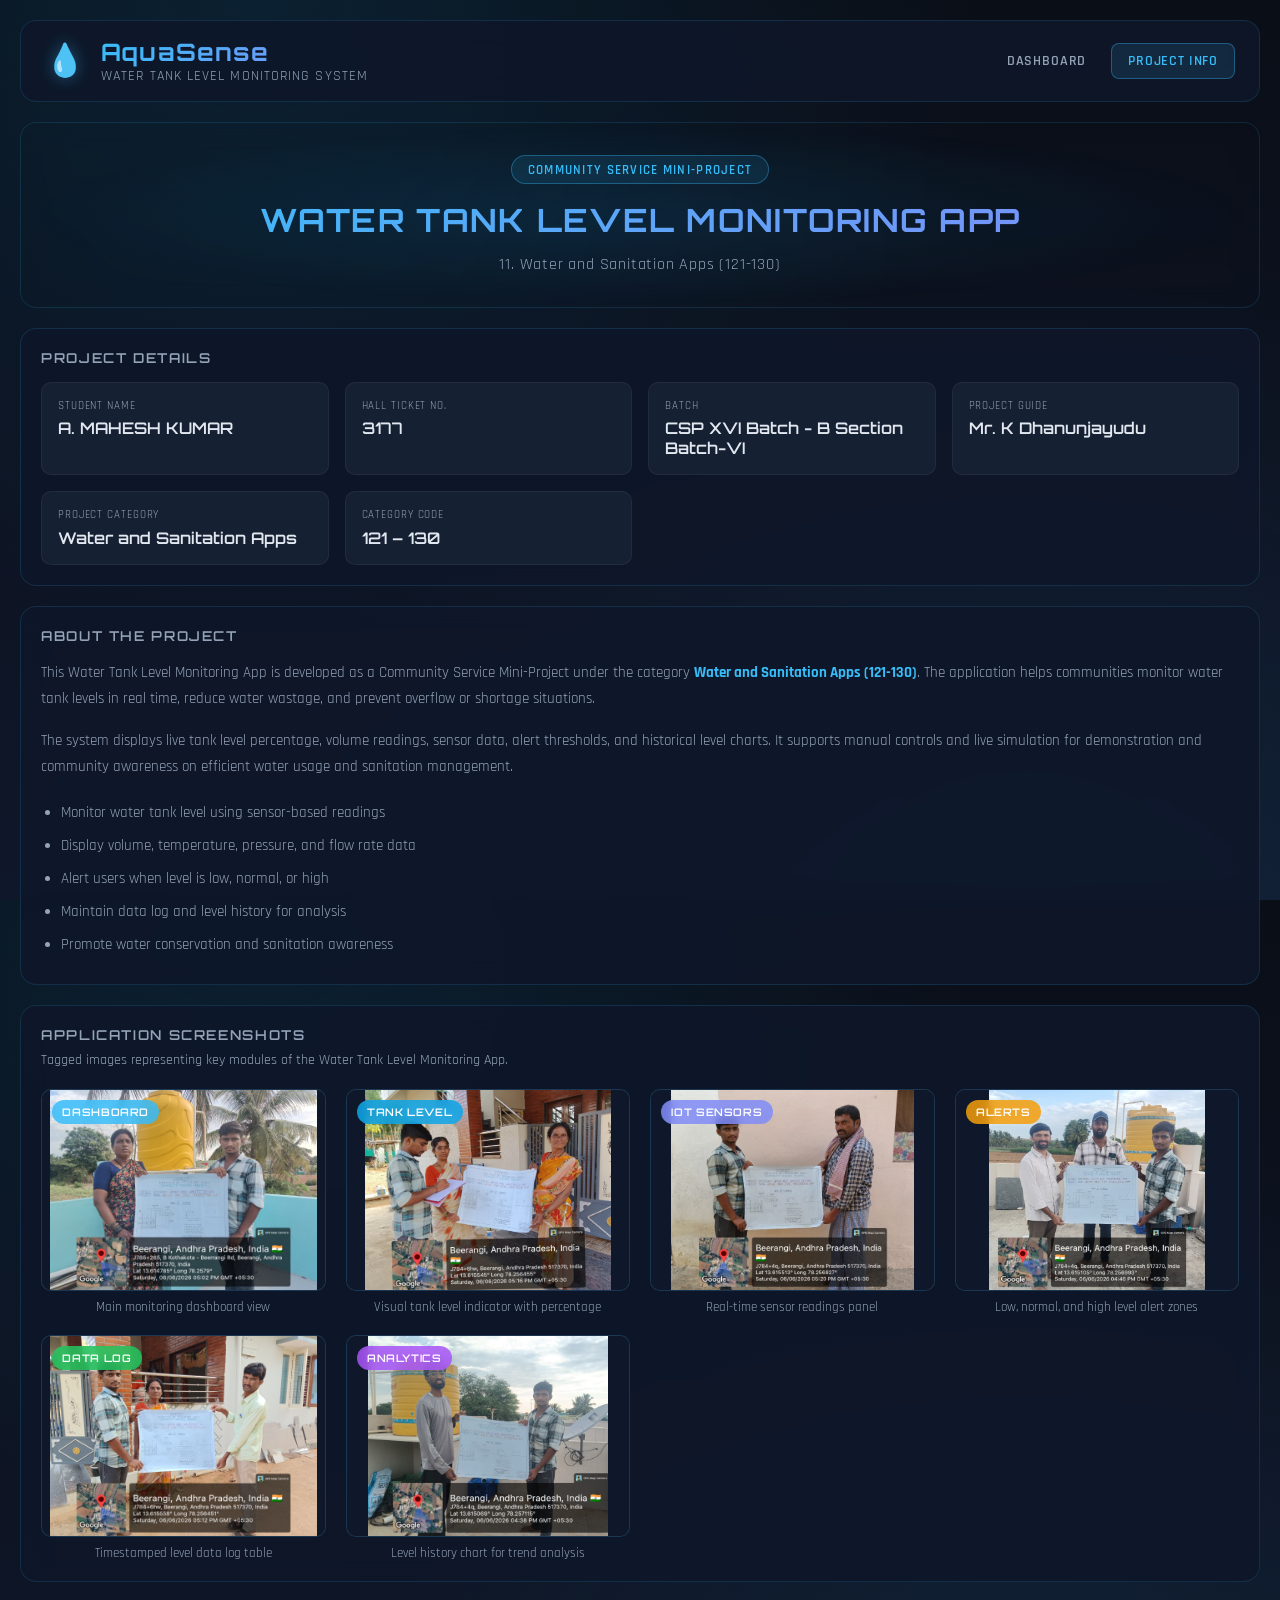
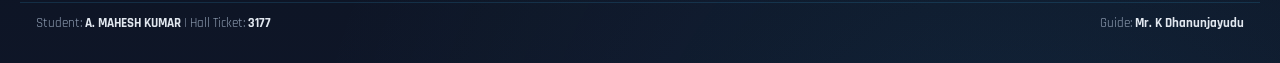
==== project-info.html @ 0c43d7fe "Add files via upload" ====
<!DOCTYPE html>
<html lang="en">
<head>
  <meta charset="UTF-8">
  <meta name="viewport" content="width=device-width, initial-scale=1.0">
  <title>Project Info — AquaSense Water Tank Monitor</title>
  <link rel="stylesheet" href="style.css">
  <link rel="preconnect" href="https://fonts.googleapis.com">
  <link rel="preconnect" href="https://fonts.gstatic.com" crossorigin>
  <link href="https://fonts.googleapis.com/css2?family=Orbitron:wght@400;600;700&family=Rajdhani:wght@400;500;600;700&display=swap" rel="stylesheet">
</head>
<body>
  <div class="app">
    <header class="header">
      <div class="logo">
        <span class="logo-icon">💧</span>
        <div>
          <h1>AquaSense</h1>
          <p>Water Tank Level Monitoring System</p>
        </div>
      </div>
      <nav class="nav">
        <a href="index.html" class="nav-link">Dashboard</a>
        <a href="project-info.html" class="nav-link active">Project Info</a>
      </nav>
    </header>

    <main class="info-main">
      <section class="panel info-hero">
        <span class="project-type">Community Service Mini-Project</span>
        <h1 class="project-title">WATER TANK LEVEL MONITORING APP</h1>
        <p class="project-category">11. Water and Sanitation Apps (121-130)</p>
      </section>

      <section class="panel info-details">
        <h2>Project Details</h2>
        <div class="details-grid">
          <div class="detail-item">
            <span class="detail-label">Student Name</span>
            <span class="detail-value">A. MAHESH KUMAR</span>
          </div>
          <div class="detail-item">
            <span class="detail-label">Hall Ticket No.</span>
            <span class="detail-value">3177</span>
          </div>
          <div class="detail-item">
            <span class="detail-label">Batch</span>
            <span class="detail-value">CSP XVI Batch - B Section Batch-VI</span>
          </div>
          <div class="detail-item">
            <span class="detail-label">Project Guide</span>
            <span class="detail-value">Mr. K Dhanunjayudu</span>
          </div>
          <div class="detail-item">
            <span class="detail-label">Project Category</span>
            <span class="detail-value">Water and Sanitation Apps</span>
          </div>
          <div class="detail-item">
            <span class="detail-label">Category Code</span>
            <span class="detail-value">121 – 130</span>
          </div>
        </div>
      </section>

      <section class="panel info-about">
        <h2>About the Project</h2>
        <p>
          This Water Tank Level Monitoring App is developed as a Community Service Mini-Project
          under the category <strong>Water and Sanitation Apps (121-130)</strong>. The application
          helps communities monitor water tank levels in real time, reduce water wastage, and
          prevent overflow or shortage situations.
        </p>
        <p>
          The system displays live tank level percentage, volume readings, sensor data, alert
          thresholds, and historical level charts. It supports manual controls and live simulation
          for demonstration and community awareness on efficient water usage and sanitation management.
        </p>
        <ul class="objectives-list">
          <li>Monitor water tank level using sensor-based readings</li>
          <li>Display volume, temperature, pressure, and flow rate data</li>
          <li>Alert users when level is low, normal, or high</li>
          <li>Maintain data log and level history for analysis</li>
          <li>Promote water conservation and sanitation awareness</li>
        </ul>
      </section>

      <section class="panel info-gallery">
        <h2>Application Screenshots</h2>
        <p class="gallery-desc">Tagged images representing key modules of the Water Tank Level Monitoring App.</p>
        <div class="gallery-grid">
          <figure class="gallery-item">
            <div class="gallery-img-wrap">
              <img src="AMK1.jpeg" alt="Monitoring Dashboard">
              <span class="img-tag tag-dashboard">Dashboard</span>
            </div>
            <figcaption>Main monitoring dashboard view</figcaption>
          </figure>
          <figure class="gallery-item">
            <div class="gallery-img-wrap">
              <img src="AMK2.jpeg" alt="Tank Level Indicator">
              <span class="img-tag tag-tank">Tank Level</span>
            </div>
            <figcaption>Visual tank level indicator with percentage</figcaption>
          </figure>
          <figure class="gallery-item">
            <div class="gallery-img-wrap">
              <img src="AMK3.jpeg" alt="Sensor Readings">
              <span class="img-tag tag-sensor">IoT Sensors</span>
            </div>
            <figcaption>Real-time sensor readings panel</figcaption>
          </figure>
          <figure class="gallery-item">
            <div class="gallery-img-wrap">
              <img src="AMK4.jpeg" alt="Alert System">
              <span class="img-tag tag-alert">Alerts</span>
            </div>
            <figcaption>Low, normal, and high level alert zones</figcaption>
          </figure>
          <figure class="gallery-item">
            <div class="gallery-img-wrap">
              <img src="AMK5.jpeg" alt="Data Log">
              <span class="img-tag tag-log">Data Log</span>
            </div>
            <figcaption>Timestamped level data log table</figcaption>
          </figure>
          <figure class="gallery-item">
            <div class="gallery-img-wrap">
              <img src="AMK6.jpeg" alt="Level History Chart">
              <span class="img-tag tag-chart">Analytics</span>
            </div>
            <figcaption>Level history chart for trend analysis</figcaption>
          </figure>
        </div>
      </section>
    </main>

    <footer class="footer">
      <span>Student: <strong>A. MAHESH KUMAR</strong> | Hall Ticket: <strong>3177</strong></span>
      <span>Guide: <strong>Mr. K Dhanunjayudu</strong></span>
    </footer>
  </div>
</body>
</html>
---- style.css ----
*,
*::before,
*::after {
  box-sizing: border-box;
  margin: 0;
  padding: 0;
}

:root {
  --bg-deep: #0a0e17;
  --bg-panel: rgba(15, 23, 42, 0.85);
  --bg-card: rgba(30, 41, 59, 0.6);
  --border: rgba(56, 189, 248, 0.15);
  --accent: #38bdf8;
  --accent-glow: rgba(56, 189, 248, 0.4);
  --water: #0ea5e9;
  --water-deep: #0369a1;
  --success: #22c55e;
  --warning: #f59e0b;
  --danger: #ef4444;
  --text: #e2e8f0;
  --text-muted: #94a3b8;
  --font-display: 'Orbitron', sans-serif;
  --font-body: 'Rajdhani', sans-serif;
}

html, body {
  height: 100%;
}

body {
  font-family: var(--font-body);
  background: var(--bg-deep);
  color: var(--text);
  overflow-x: hidden;
  background-image:
    radial-gradient(ellipse at 20% 0%, rgba(14, 165, 233, 0.12) 0%, transparent 50%),
    radial-gradient(ellipse at 80% 100%, rgba(56, 189, 248, 0.08) 0%, transparent 50%),
    linear-gradient(180deg, #0a0e17 0%, #0f172a 100%);
}

.app {
  min-height: 100vh;
  display: flex;
  flex-direction: column;
  padding: 1.25rem;
  gap: 1.25rem;
  max-width: 1400px;
  margin: 0 auto;
}

/* Header */
.header {
  display: flex;
  justify-content: space-between;
  align-items: center;
  padding: 1rem 1.5rem;
  background: var(--bg-panel);
  border: 1px solid var(--border);
  border-radius: 16px;
  backdrop-filter: blur(12px);
}

.logo {
  display: flex;
  align-items: center;
  gap: 1rem;
}

.logo-icon {
  font-size: 2rem;
  filter: drop-shadow(0 0 8px var(--accent-glow));
}

.logo h1 {
  font-family: var(--font-display);
  font-size: 1.5rem;
  font-weight: 700;
  letter-spacing: 0.05em;
  background: linear-gradient(135deg, var(--accent), #818cf8);
  -webkit-background-clip: text;
  -webkit-text-fill-color: transparent;
  background-clip: text;
}

.logo p {
  font-size: 0.85rem;
  color: var(--text-muted);
  letter-spacing: 0.08em;
  text-transform: uppercase;
}

.nav {
  display: flex;
  gap: 0.5rem;
}

.nav-link {
  font-family: var(--font-body);
  font-size: 0.85rem;
  font-weight: 600;
  letter-spacing: 0.06em;
  text-transform: uppercase;
  text-decoration: none;
  color: var(--text-muted);
  padding: 0.5rem 1rem;
  border-radius: 8px;
  border: 1px solid transparent;
  transition: all 0.3s ease;
}

.nav-link:hover {
  color: var(--accent);
  border-color: var(--border);
  background: rgba(56, 189, 248, 0.08);
}

.nav-link.active {
  color: var(--accent);
  border-color: rgba(56, 189, 248, 0.35);
  background: rgba(56, 189, 248, 0.12);
}

.header-status {
  display: flex;
  align-items: center;
  gap: 0.5rem;
  font-size: 0.9rem;
  color: var(--success);
  letter-spacing: 0.05em;
}

.status-dot {
  width: 10px;
  height: 10px;
  border-radius: 50%;
  background: var(--success);
  box-shadow: 0 0 12px var(--success);
}

/* Main layout */
.main {
  flex: 1;
  display: grid;
  grid-template-columns: 1fr 380px;
  gap: 1.25rem;
}

@media (max-width: 960px) {
  .main {
    grid-template-columns: 1fr;
  }
}

.panel {
  background: var(--bg-panel);
  border: 1px solid var(--border);
  border-radius: 16px;
  padding: 1.25rem;
  backdrop-filter: blur(12px);
}

.panel-header {
  display: flex;
  justify-content: space-between;
  align-items: center;
  margin-bottom: 1rem;
}

.panel h2 {
  font-family: var(--font-display);
  font-size: 0.85rem;
  font-weight: 600;
  letter-spacing: 0.12em;
  text-transform: uppercase;
  color: var(--text-muted);
}

.badge {
  font-size: 0.75rem;
  font-weight: 600;
  padding: 0.3rem 0.75rem;
  border-radius: 999px;
  letter-spacing: 0.05em;
  text-transform: uppercase;
  background: rgba(34, 197, 94, 0.15);
  color: var(--success);
  border: 1px solid rgba(34, 197, 94, 0.3);
  transition: all 0.4s ease;
}

.badge.warning {
  background: rgba(245, 158, 11, 0.15);
  color: var(--warning);
  border-color: rgba(245, 158, 11, 0.3);
}

.badge.danger {
  background: rgba(239, 68, 68, 0.15);
  color: var(--danger);
  border-color: rgba(239, 68, 68, 0.3);
}

/* Tank display */
.tank-panel {
  display: flex;
  flex-direction: column;
  gap: 1.25rem;
}

.tank-display {
  display: flex;
  align-items: center;
  justify-content: center;
  gap: 2rem;
  padding: 1.5rem 1rem;
  background: radial-gradient(ellipse at center, rgba(14, 165, 233, 0.06) 0%, transparent 70%);
  border: 1px solid rgba(56, 189, 248, 0.1);
  border-radius: 12px;
  min-height: 340px;
}

.scale-column {
  display: flex;
  flex-direction: column;
  justify-content: space-between;
  height: 280px;
  font-size: 0.75rem;
  color: var(--text-muted);
  letter-spacing: 0.05em;
  font-weight: 600;
}

.tank-container {
  display: flex;
  flex-direction: column;
  align-items: center;
  gap: 0.75rem;
}

.tank-body {
  position: relative;
  width: 120px;
  height: 280px;
  border: 3px solid rgba(56, 189, 248, 0.35);
  border-radius: 8px 8px 12px 12px;
  background: rgba(15, 23, 42, 0.8);
  overflow: hidden;
  box-shadow:
    inset 0 0 30px rgba(0, 0, 0, 0.4),
    0 0 20px rgba(56, 189, 248, 0.08);
}

.tank-mark {
  position: absolute;
  left: 0;
  right: 0;
  height: 1px;
  background: rgba(148, 163, 184, 0.25);
  z-index: 2;
}

.water-fill {
  position: absolute;
  bottom: 0;
  left: 0;
  right: 0;
  height: 65%;
  background: linear-gradient(180deg, var(--water) 0%, var(--water-deep) 100%);
  transition: height 0.6s ease, background 0.4s ease;
  z-index: 1;
}

.water-fill.low {
  background: linear-gradient(180deg, #f87171 0%, #dc2626 100%);
}

.water-fill.high {
  background: linear-gradient(180deg, #fbbf24 0%, #d97706 100%);
}

.water-surface {
  position: absolute;
  top: 0;
  left: 0;
  right: 0;
  height: 4px;
  background: rgba(255, 255, 255, 0.35);
  border-radius: 2px;
}

.sensor-tag {
  position: absolute;
  top: 8px;
  right: -130px;
  display: flex;
  align-items: center;
  gap: 0.4rem;
  font-size: 0.7rem;
  color: var(--text-muted);
  letter-spacing: 0.04em;
  white-space: nowrap;
}

.sensor-tag::before {
  content: '';
  position: absolute;
  right: 100%;
  top: 50%;
  width: 20px;
  height: 1px;
  background: var(--accent);
  margin-right: 4px;
}

.sensor-dot {
  width: 8px;
  height: 8px;
  border-radius: 50%;
  background: var(--accent);
  box-shadow: 0 0 8px var(--accent-glow);
}

.tank-capacity {
  font-size: 0.8rem;
  color: var(--text-muted);
  letter-spacing: 0.06em;
}

.level-summary {
  display: flex;
  flex-direction: column;
  align-items: center;
  gap: 0.5rem;
}

.level-ring {
  position: relative;
  width: 110px;
  height: 110px;
}

.level-ring svg {
  transform: rotate(-90deg);
  width: 100%;
  height: 100%;
}

.ring-bg {
  fill: none;
  stroke: rgba(255, 255, 255, 0.08);
  stroke-width: 6;
}

.ring-fill {
  fill: none;
  stroke: var(--accent);
  stroke-width: 6;
  stroke-linecap: round;
  stroke-dasharray: 326.73;
  stroke-dashoffset: 114.35;
  transition: stroke-dashoffset 0.6s ease, stroke 0.4s ease;
  filter: drop-shadow(0 0 6px var(--accent-glow));
}

.level-ring-text {
  position: absolute;
  inset: 0;
  display: flex;
  align-items: center;
  justify-content: center;
  font-family: var(--font-display);
  font-size: 1.6rem;
  font-weight: 700;
}

.level-ring-text small {
  font-size: 0.65rem;
  color: var(--text-muted);
  margin-top: 0.4rem;
}

.level-label {
  font-size: 0.75rem;
  color: var(--text-muted);
  text-transform: uppercase;
  letter-spacing: 0.1em;
}

.level-volume {
  font-family: var(--font-display);
  font-size: 1.1rem;
  color: var(--accent);
  font-weight: 600;
}

/* Chart */
.chart-section {
  border-top: 1px solid var(--border);
  padding-top: 1rem;
}

.chart-header {
  display: flex;
  justify-content: space-between;
  align-items: center;
  margin-bottom: 0.75rem;
}

.chart-header h3 {
  font-family: var(--font-display);
  font-size: 0.8rem;
  font-weight: 600;
  letter-spacing: 0.1em;
  text-transform: uppercase;
  color: var(--text-muted);
}

.chart-note {
  font-size: 0.75rem;
  color: var(--text-muted);
}

#levelChart {
  width: 100%;
  height: 140px;
  border-radius: 8px;
  background: var(--bg-card);
  border: 1px solid rgba(255, 255, 255, 0.05);
}

/* Sidebar */
.sidebar {
  display: flex;
  flex-direction: column;
  gap: 1.25rem;
}

.metrics-grid {
  display: grid;
  grid-template-columns: 1fr 1fr;
  gap: 0.75rem;
  margin-top: 1rem;
}

.metric-card {
  background: var(--bg-card);
  border: 1px solid rgba(255, 255, 255, 0.05);
  border-radius: 10px;
  padding: 0.85rem;
  display: flex;
  flex-direction: column;
  gap: 0.25rem;
  transition: border-color 0.3s ease;
}

.metric-card:hover {
  border-color: var(--border);
}

.metric-label {
  font-size: 0.7rem;
  color: var(--text-muted);
  text-transform: uppercase;
  letter-spacing: 0.08em;
}

.metric-value {
  font-family: var(--font-display);
  font-size: 1.1rem;
  font-weight: 600;
  color: var(--accent);
}

/* Controls */
.control-group {
  margin-top: 1rem;
}

.control-group label {
  display: block;
  font-size: 0.75rem;
  color: var(--text-muted);
  text-transform: uppercase;
  letter-spacing: 0.08em;
  margin-bottom: 0.5rem;
}

.slider-row {
  display: flex;
  align-items: center;
  gap: 1rem;
}

input[type="range"] {
  flex: 1;
  -webkit-appearance: none;
  appearance: none;
  height: 6px;
  border-radius: 3px;
  background: linear-gradient(90deg, var(--water-deep), var(--water));
  outline: none;
}

input[type="range"]::-webkit-slider-thumb {
  -webkit-appearance: none;
  width: 20px;
  height: 20px;
  border-radius: 50%;
  background: var(--accent);
  cursor: pointer;
  box-shadow: 0 0 12px var(--accent-glow);
  transition: transform 0.2s ease;
}

input[type="range"]::-webkit-slider-thumb:hover {
  transform: scale(1.1);
}

.slider-value {
  font-family: var(--font-display);
  font-size: 1rem;
  font-weight: 600;
  min-width: 48px;
  text-align: right;
}

.control-buttons {
  display: flex;
  flex-direction: column;
  gap: 0.5rem;
  margin-top: 1.25rem;
}

.btn {
  font-family: var(--font-body);
  font-size: 0.9rem;
  font-weight: 600;
  letter-spacing: 0.06em;
  text-transform: uppercase;
  padding: 0.75rem 1rem;
  border: 1px solid var(--border);
  border-radius: 10px;
  cursor: pointer;
  transition: all 0.3s ease;
  background: var(--bg-card);
  color: var(--text);
}

.btn:hover {
  transform: translateY(-1px);
  box-shadow: 0 4px 16px rgba(0, 0, 0, 0.25);
}

.btn-fill {
  border-color: rgba(34, 197, 94, 0.4);
  color: var(--success);
}

.btn-fill:hover,
.btn-fill.active {
  background: rgba(34, 197, 94, 0.15);
}

.btn-drain {
  border-color: rgba(239, 68, 68, 0.4);
  color: var(--danger);
}

.btn-drain:hover,
.btn-drain.active {
  background: rgba(239, 68, 68, 0.15);
}

.btn-auto {
  border-color: rgba(56, 189, 248, 0.4);
  color: var(--accent);
}

.btn-auto:hover,
.btn-auto.active {
  background: rgba(56, 189, 248, 0.15);
  box-shadow: 0 4px 16px var(--accent-glow);
}

/* Alerts */
.alert-zones {
  display: flex;
  flex-direction: column;
  gap: 0.5rem;
  margin-top: 1rem;
}

.zone {
  display: flex;
  align-items: center;
  gap: 0.75rem;
  padding: 0.5rem 0.75rem;
  border-radius: 8px;
  background: var(--bg-card);
  font-size: 0.85rem;
}

.zone-bar {
  width: 4px;
  height: 28px;
  border-radius: 2px;
}

.zone-low .zone-bar { background: var(--danger); }
.zone-normal .zone-bar { background: var(--success); }
.zone-high .zone-bar { background: var(--warning); }

.zone div {
  display: flex;
  flex-direction: column;
}

.zone strong {
  font-size: 0.8rem;
  letter-spacing: 0.05em;
}

.zone span {
  font-size: 0.75rem;
  color: var(--text-muted);
}

.alert-message {
  margin-top: 1rem;
  padding: 0.75rem;
  border-radius: 8px;
  font-size: 0.85rem;
  background: rgba(34, 197, 94, 0.1);
  border: 1px solid rgba(34, 197, 94, 0.2);
  color: var(--success);
  transition: all 0.4s ease;
}

.alert-message.warning {
  background: rgba(245, 158, 11, 0.1);
  border-color: rgba(245, 158, 11, 0.2);
  color: var(--warning);
}

.alert-message.danger {
  background: rgba(239, 68, 68, 0.1);
  border-color: rgba(239, 68, 68, 0.2);
  color: var(--danger);
}

/* Data log */
.log-table-wrap {
  margin-top: 0.75rem;
  max-height: 160px;
  overflow-y: auto;
  border-radius: 8px;
  border: 1px solid rgba(255, 255, 255, 0.05);
}

.log-table {
  width: 100%;
  border-collapse: collapse;
  font-size: 0.8rem;
}

.log-table thead {
  position: sticky;
  top: 0;
  background: var(--bg-card);
}

.log-table th {
  text-align: left;
  padding: 0.5rem 0.75rem;
  font-family: var(--font-display);
  font-size: 0.65rem;
  letter-spacing: 0.08em;
  text-transform: uppercase;
  color: var(--text-muted);
  border-bottom: 1px solid var(--border);
}

.log-table td {
  padding: 0.45rem 0.75rem;
  border-bottom: 1px solid rgba(255, 255, 255, 0.04);
  color: var(--text);
}

.log-table tbody tr:hover {
  background: rgba(56, 189, 248, 0.05);
}

.log-status-normal { color: var(--success); }
.log-status-warning { color: var(--warning); }
.log-status-danger { color: var(--danger); }

/* Footer */
.footer {
  display: flex;
  justify-content: space-between;
  flex-wrap: wrap;
  gap: 0.5rem;
  padding: 0.75rem 1rem;
  font-size: 0.8rem;
  color: var(--text-muted);
  border-top: 1px solid var(--border);
}

.footer strong {
  color: var(--text);
}

/* Project Info Page */
.info-main {
  display: flex;
  flex-direction: column;
  gap: 1.25rem;
}

.info-hero {
  text-align: center;
  padding: 2rem 1.5rem;
  background: radial-gradient(ellipse at center, rgba(14, 165, 233, 0.1) 0%, transparent 70%);
}

.project-type {
  display: inline-block;
  font-size: 0.8rem;
  font-weight: 600;
  letter-spacing: 0.1em;
  text-transform: uppercase;
  color: var(--accent);
  padding: 0.35rem 1rem;
  border-radius: 999px;
  border: 1px solid rgba(56, 189, 248, 0.35);
  background: rgba(56, 189, 248, 0.1);
  margin-bottom: 1rem;
}

.project-title {
  font-family: var(--font-display);
  font-size: clamp(1.4rem, 4vw, 2rem);
  font-weight: 700;
  letter-spacing: 0.04em;
  line-height: 1.3;
  background: linear-gradient(135deg, var(--accent), #818cf8);
  -webkit-background-clip: text;
  -webkit-text-fill-color: transparent;
  background-clip: text;
  margin-bottom: 0.75rem;
}

.project-category {
  font-size: 1rem;
  color: var(--text-muted);
  letter-spacing: 0.05em;
}

.details-grid {
  display: grid;
  grid-template-columns: repeat(auto-fit, minmax(240px, 1fr));
  gap: 1rem;
  margin-top: 1rem;
}

.detail-item {
  background: var(--bg-card);
  border: 1px solid rgba(255, 255, 255, 0.05);
  border-radius: 10px;
  padding: 1rem;
  display: flex;
  flex-direction: column;
  gap: 0.35rem;
}

.detail-label {
  font-size: 0.7rem;
  color: var(--text-muted);
  text-transform: uppercase;
  letter-spacing: 0.08em;
}

.detail-value {
  font-family: var(--font-display);
  font-size: 1rem;
  font-weight: 600;
  color: var(--text);
}

.info-about p {
  margin-top: 1rem;
  line-height: 1.7;
  color: var(--text-muted);
  font-size: 0.95rem;
}

.info-about p strong {
  color: var(--accent);
}

.objectives-list {
  margin-top: 1.25rem;
  padding-left: 1.25rem;
  color: var(--text-muted);
  line-height: 1.8;
  font-size: 0.95rem;
}

.objectives-list li {
  margin-bottom: 0.35rem;
}

.gallery-desc {
  margin-top: 0.5rem;
  font-size: 0.9rem;
  color: var(--text-muted);
}

.gallery-grid {
  display: grid;
  grid-template-columns: repeat(auto-fit, minmax(260px, 1fr));
  gap: 1.25rem;
  margin-top: 1.25rem;
}

.gallery-item {
  margin: 0;
}

.gallery-img-wrap {
  position: relative;
  border-radius: 10px;
  overflow: hidden;
  border: 1px solid var(--border);
  background: var(--bg-card);
}

.gallery-img-wrap img {
  width: 100%;
  height: 200px;
  object-fit: contain;
  display: block;
  background: #0f172a;
  transition: transform 0.3s ease;
}

.gallery-item:hover .gallery-img-wrap img {
  transform: scale(1.03);
}

.img-tag {
  position: absolute;
  top: 10px;
  left: 10px;
  font-family: var(--font-display);
  font-size: 0.65rem;
  font-weight: 600;
  letter-spacing: 0.06em;
  text-transform: uppercase;
  padding: 0.3rem 0.65rem;
  border-radius: 999px;
  color: #fff;
  backdrop-filter: blur(4px);
}

.tag-dashboard { background: rgba(56, 189, 248, 0.85); }
.tag-tank { background: rgba(14, 165, 233, 0.85); }
.tag-sensor { background: rgba(129, 140, 248, 0.85); }
.tag-alert { background: rgba(245, 158, 11, 0.85); }
.tag-log { background: rgba(34, 197, 94, 0.85); }
.tag-chart { background: rgba(168, 85, 247, 0.85); }

.gallery-item figcaption {
  margin-top: 0.5rem;
  font-size: 0.8rem;
  color: var(--text-muted);
  text-align: center;
}

@media (max-width: 768px) {
  .header {
    flex-wrap: wrap;
    gap: 1rem;
  }

  .nav {
    order: 3;
    width: 100%;
    justify-content: center;
  }
}

@media (max-width: 600px) {
  .tank-display {
    flex-direction: column;
    gap: 1.5rem;
  }

  .scale-column {
    flex-direction: row;
    width: 100%;
    height: auto;
    justify-content: space-between;
  }

  .sensor-tag {
    display: none;
  }
}
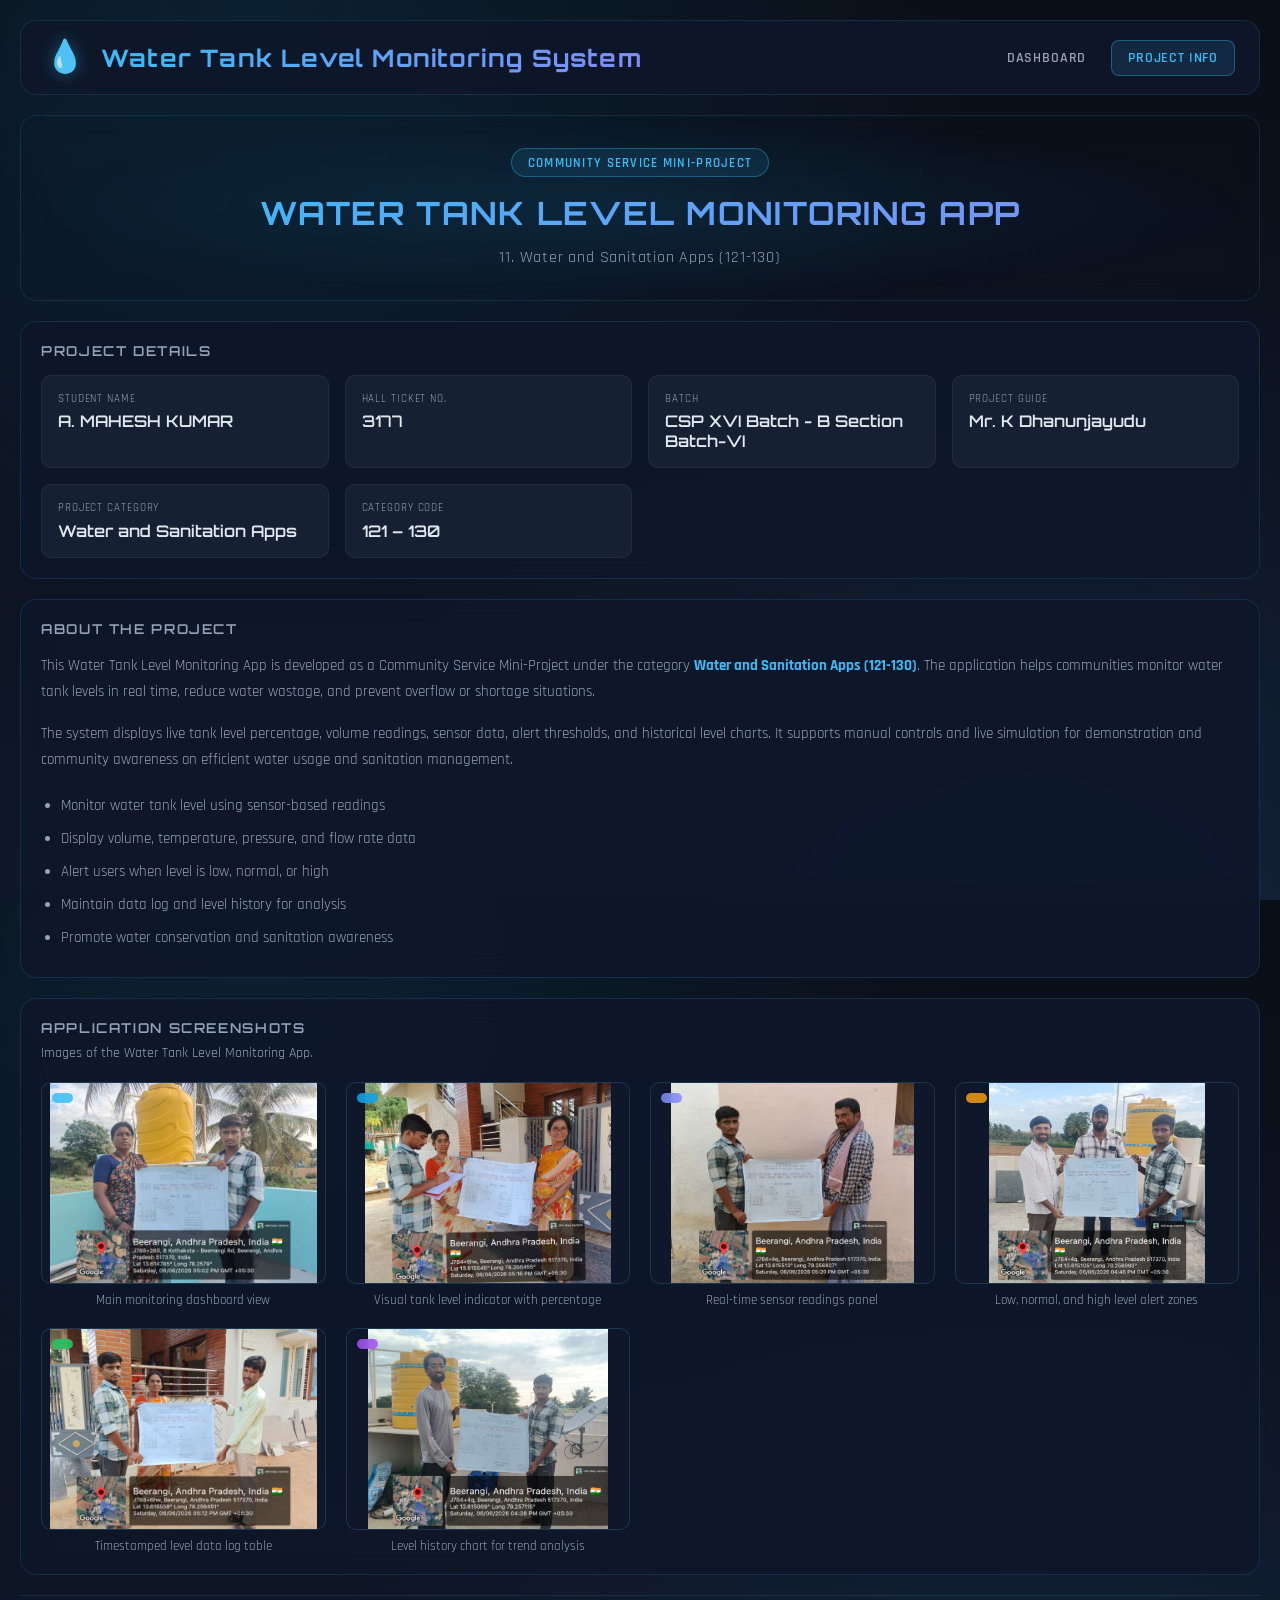
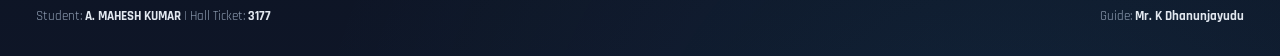
==== commit 4eeb22e1: "Add files via upload" ====
--- a/project-info.html
+++ b/project-info.html
@@ -3,7 +3,7 @@
 <head>
   <meta charset="UTF-8">
   <meta name="viewport" content="width=device-width, initial-scale=1.0">
-  <title>Project Info — AquaSense Water Tank Monitor</title>
+  <title>Project Info —  Water Tank Monitor</title>
   <link rel="stylesheet" href="style.css">
   <link rel="preconnect" href="https://fonts.googleapis.com">
   <link rel="preconnect" href="https://fonts.gstatic.com" crossorigin>
@@ -15,8 +15,7 @@
       <div class="logo">
         <span class="logo-icon">💧</span>
         <div>
-          <h1>AquaSense</h1>
-          <p>Water Tank Level Monitoring System</p>
+          <h1>Water Tank Level Monitoring System</h1>
         </div>
       </div>
       <nav class="nav">
@@ -86,47 +85,47 @@
 
       <section class="panel info-gallery">
         <h2>Application Screenshots</h2>
-        <p class="gallery-desc">Tagged images representing key modules of the Water Tank Level Monitoring App.</p>
+        <p class="gallery-desc">Images of the Water Tank Level Monitoring App.</p>
         <div class="gallery-grid">
           <figure class="gallery-item">
             <div class="gallery-img-wrap">
               <img src="AMK1.jpeg" alt="Monitoring Dashboard">
-              <span class="img-tag tag-dashboard">Dashboard</span>
+              <span class="img-tag tag-dashboard"></span>
             </div>
             <figcaption>Main monitoring dashboard view</figcaption>
           </figure>
           <figure class="gallery-item">
             <div class="gallery-img-wrap">
               <img src="AMK2.jpeg" alt="Tank Level Indicator">
-              <span class="img-tag tag-tank">Tank Level</span>
+              <span class="img-tag tag-tank"></span>
             </div>
             <figcaption>Visual tank level indicator with percentage</figcaption>
           </figure>
           <figure class="gallery-item">
             <div class="gallery-img-wrap">
               <img src="AMK3.jpeg" alt="Sensor Readings">
-              <span class="img-tag tag-sensor">IoT Sensors</span>
+              <span class="img-tag tag-sensor"></span>
             </div>
             <figcaption>Real-time sensor readings panel</figcaption>
           </figure>
           <figure class="gallery-item">
             <div class="gallery-img-wrap">
               <img src="AMK4.jpeg" alt="Alert System">
-              <span class="img-tag tag-alert">Alerts</span>
+              <span class="img-tag tag-alert"></span>
             </div>
             <figcaption>Low, normal, and high level alert zones</figcaption>
           </figure>
           <figure class="gallery-item">
             <div class="gallery-img-wrap">
               <img src="AMK5.jpeg" alt="Data Log">
-              <span class="img-tag tag-log">Data Log</span>
+              <span class="img-tag tag-log"></span>
             </div>
             <figcaption>Timestamped level data log table</figcaption>
           </figure>
           <figure class="gallery-item">
             <div class="gallery-img-wrap">
               <img src="AMK6.jpeg" alt="Level History Chart">
-              <span class="img-tag tag-chart">Analytics</span>
+              <span class="img-tag tag-chart"></span>
             </div>
             <figcaption>Level history chart for trend analysis</figcaption>
           </figure>
--- a/style.css
+++ b/style.css
@@ -136,6 +136,23 @@
   border-radius: 50%;
   background: var(--success);
   box-shadow: 0 0 12px var(--success);
+  transition: background 0.3s ease, box-shadow 0.3s ease;
+}
+
+.status-dot.alarm {
+  background: var(--danger);
+  box-shadow: 0 0 12px var(--danger);
+  animation: alarm-pulse 1s ease-in-out infinite;
+}
+
+.alarm-overflow .status-dot.alarm {
+  background: var(--warning);
+  box-shadow: 0 0 12px var(--warning);
+}
+
+@keyframes alarm-pulse {
+  0%, 100% { opacity: 1; transform: scale(1); }
+  50% { opacity: 0.5; transform: scale(1.15); }
 }
 
 /* Main layout */
@@ -649,6 +666,29 @@
   color: var(--danger);
 }
 
+.alarm-active .alert-message {
+  animation: alarm-flash 1.2s ease-in-out infinite;
+}
+
+.alarm-low .alert-message.danger {
+  box-shadow: 0 0 16px rgba(239, 68, 68, 0.25);
+}
+
+.alarm-overflow .alert-message.warning {
+  box-shadow: 0 0 16px rgba(245, 158, 11, 0.25);
+}
+
+@keyframes alarm-flash {
+  0%, 100% { opacity: 1; }
+  50% { opacity: 0.75; }
+}
+
+.zone-active {
+  background: rgba(255, 255, 255, 0.04);
+  border-radius: 8px;
+  outline: 1px solid rgba(255, 255, 255, 0.08);
+}
+
 /* Data log */
 .log-table-wrap {
   margin-top: 0.75rem;
